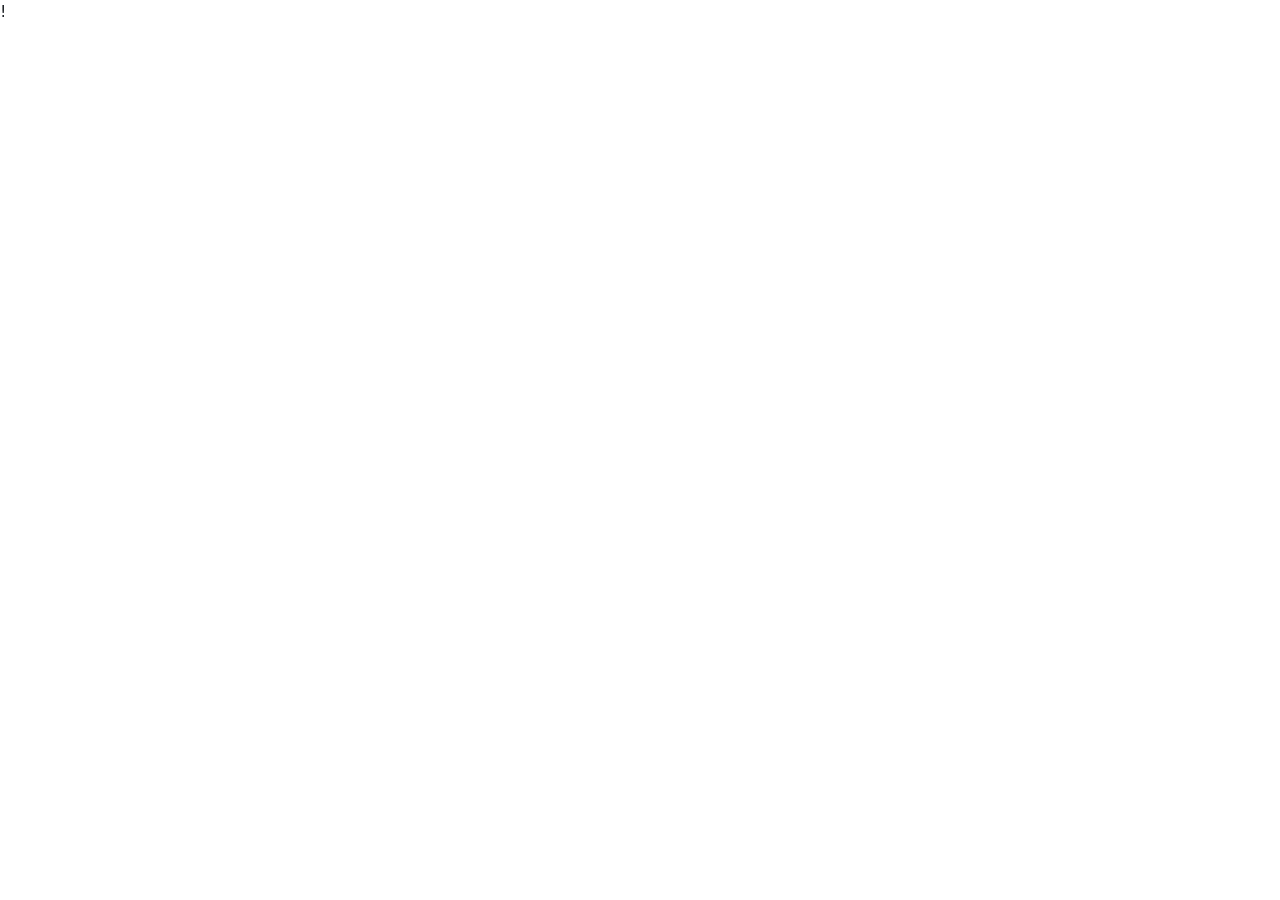
==== index.html @ efd98b35 "Initial commit" ====
!<!doctype html>
<html lang="en">
    <head>
        <title>Title</title>
        <!-- Required meta tags -->
        <meta charset="utf-8" />
        <meta
            name="viewport"
            content="width=device-width, initial-scale=1, shrink-to-fit=no"
        />

        <!-- Bootstrap CSS v5.2.1 -->
        <link
            href="https://cdn.jsdelivr.net/npm/bootstrap@5.3.2/dist/css/bootstrap.min.css"
            rel="stylesheet"
            integrity="sha384-T3c6CoIi6uLrA9TneNEoa7RxnatzjcDSCmG1MXxSR1GAsXEV/Dwwykc2MPK8M2HN"
            crossorigin="anonymous"
        />
    </head>

    <body>
        <header>
            <!-- place navbar here -->
        </header>
        <main></main>
        <footer>
            <!-- place footer here -->
        </footer>
        <!-- Bootstrap JavaScript Libraries -->
        <script
            src="https://cdn.jsdelivr.net/npm/@popperjs/core@2.11.8/dist/umd/popper.min.js"
            integrity="sha384-I7E8VVD/ismYTF4hNIPjVp/Zjvgyol6VFvRkX/vR+Vc4jQkC+hVqc2pM8ODewa9r"
            crossorigin="anonymous"
        ></script>

        <script
            src="https://cdn.jsdelivr.net/npm/bootstrap@5.3.2/dist/js/bootstrap.min.js"
            integrity="sha384-BBtl+eGJRgqQAUMxJ7pMwbEyER4l1g+O15P+16Ep7Q9Q+zqX6gSbd85u4mG4QzX+"
            crossorigin="anonymous"
        ></script>
    </body>
</html>
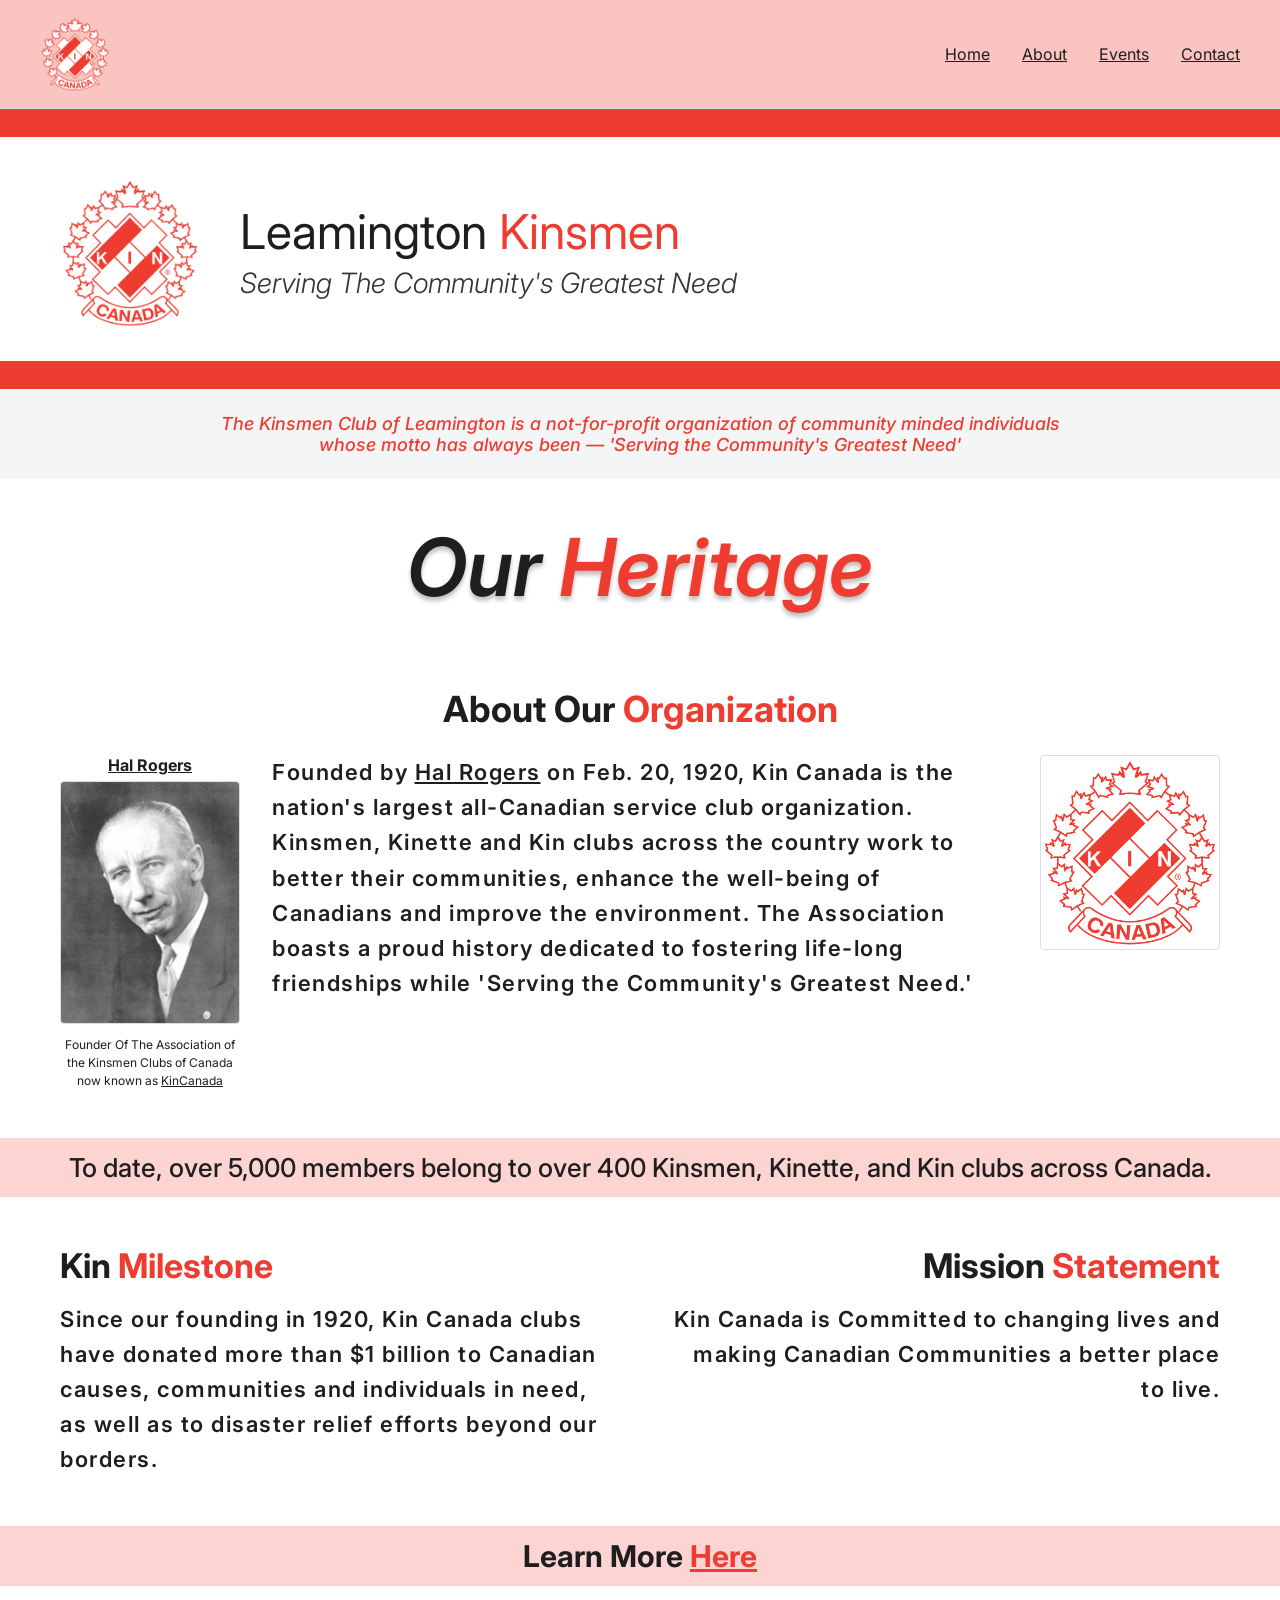
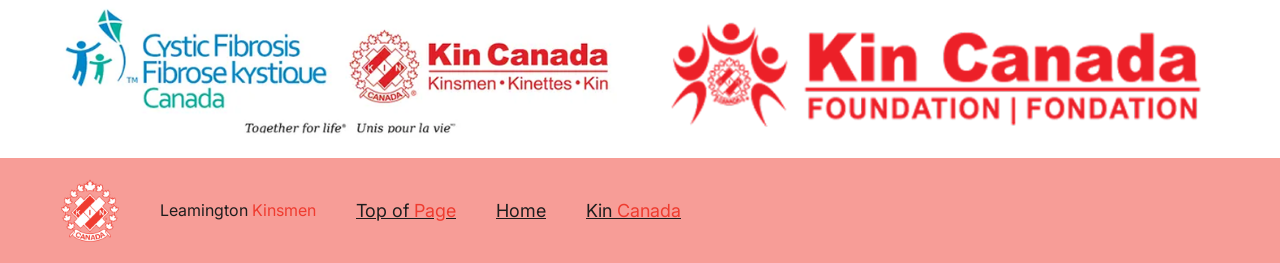
==== commit a9d4eb7e: "Page html - css uploaded" ====
--- a/index.html
+++ b/index.html
@@ -1,42 +1,106 @@
-!<!doctype html>
+<!DOCTYPE html>
 <html lang="en">
-    <head>
-        <title>Title</title>
-        <!-- Required meta tags -->
-        <meta charset="utf-8" />
-        <meta
-            name="viewport"
-            content="width=device-width, initial-scale=1, shrink-to-fit=no"
-        />
+<head>
+  <meta charset="UTF-8" />
+  <meta name="viewport" content="width=device-width, initial-scale=1.0" />
+  <title>Leamington Kinsmen</title>
+  <link href="https://fonts.googleapis.com/css2?family=Inter:wght@300;400;500;600;700&display=swap" rel="stylesheet" />
+  <link rel="stylesheet" href="css/style.css" />
+</head>
+<body>
 
-        <!-- Bootstrap CSS v5.2.1 -->
-        <link
-            href="https://cdn.jsdelivr.net/npm/bootstrap@5.3.2/dist/css/bootstrap.min.css"
-            rel="stylesheet"
-            integrity="sha384-T3c6CoIi6uLrA9TneNEoa7RxnatzjcDSCmG1MXxSR1GAsXEV/Dwwykc2MPK8M2HN"
-            crossorigin="anonymous"
-        />
-    </head>
+  <!-- navbar -->
+  <nav>
+    <img class="nav-logo" src="assets/Kin_Canada_Logo.svg.png" alt="Leamington Kinsmen logo" />
+    <div class="nav-links">
+      <a href="#">Home</a>
+      <a href="#">About</a>
+      <a href="#">Events</a>
+      <a href="#">Contact</a>
+    </div>
+  </nav>
 
-    <body>
-        <header>
-            <!-- place navbar here -->
-        </header>
-        <main></main>
-        <footer>
-            <!-- place footer here -->
-        </footer>
-        <!-- Bootstrap JavaScript Libraries -->
-        <script
-            src="https://cdn.jsdelivr.net/npm/@popperjs/core@2.11.8/dist/umd/popper.min.js"
-            integrity="sha384-I7E8VVD/ismYTF4hNIPjVp/Zjvgyol6VFvRkX/vR+Vc4jQkC+hVqc2pM8ODewa9r"
-            crossorigin="anonymous"
-        ></script>
+  <!-- top stripe -->
+  <div class="stripe"></div>
 
-        <script
-            src="https://cdn.jsdelivr.net/npm/bootstrap@5.3.2/dist/js/bootstrap.min.js"
-            integrity="sha384-BBtl+eGJRgqQAUMxJ7pMwbEyER4l1g+O15P+16Ep7Q9Q+zqX6gSbd85u4mG4QzX+"
-            crossorigin="anonymous"
-        ></script>
-    </body>
-</html>
+  <!-- banner  -->
+  <header class="banner">
+    <img src="assets/Kin_Canada_Logo.svg.png" alt="Kinsmen crest" />
+    <div class="banner-text">
+      <h1>Leamington <span>Kinsmen</span></h1>
+      <p>Serving The Community's Greatest Need</p>
+    </div>
+  </header>
+
+  <!-- bottoom stripe  -->
+  <div class="stripe"></div>
+
+  <!-- quote tag -->
+  <div class="quote">
+    <p>The Kinsmen Club of Leamington is a not-for-profit organization of community minded individuals whose motto has always been — 'Serving the Community's Greatest Need'</p>
+  </div>
+
+  <!-- OUR HERTAGE -->
+  <div class="heritage-blob">
+    <h2>Our <span>Heritage</span></h2>
+  </div>
+
+  <!-- about -->
+  <section class="about">
+    <h2>About Our <span>Organization</span></h2>
+    <div class="about-grid">
+      <div class="founder">
+        <div class="founder-name">Hal Rogers</div>
+        <img src="assets/image 1.png" alt="Hal Rogers, founder of Kin Canada" />
+        <p>Founder Of The Association of the Kinsmen Clubs of Canada now known as <a href="#">KinCanada</a></p>
+      </div>
+      <div class="about-body">
+        Founded by <a href="#">Hal Rogers</a> on Feb. 20, 1920, Kin Canada is the nation's largest all-Canadian service club organization. Kinsmen, Kinette and Kin clubs across the country work to better their communities, enhance the well-being of Canadians and improve the environment. The Association boasts a proud history dedicated to fostering life-long friendships while 'Serving the Community's Greatest Need.'
+      </div>
+      <div>
+        <img class="crest-img" src="assets/Kin_Canada_Logo.svg.png" alt="Kinsmen crest" />
+      </div>
+    </div>
+  </section>
+
+  <!-- member band blob -->
+  <div class="member-band">
+    To date, over 5,000 members belong to over 400 Kinsmen, Kinette, and Kin clubs across Canada.
+  </div>
+
+  <!-- milestone / mission  -->
+  <section class="highlights">
+    <div class="block">
+      <h3>Kin <span>Milestone</span></h3>
+      <p>Since our founding in 1920, Kin Canada clubs have donated more than $1 billion to Canadian causes, communities and individuals in need, as well as to disaster relief efforts beyond our borders.</p>
+    </div>
+    <div class="block mission">
+      <h3>Mission <span>Statement</span></h3>
+      <p>Kin Canada is Committed to changing lives and making Canadian Communities a better place to live.</p>
+    </div>
+  </section>
+
+  <!-- learn band-->
+  <div class="learn-band">
+    Learn More <a href="#">Here</a>
+  </div>
+
+  <!-- sponsor imgs -->
+  <div class="sponsors">
+    <img src="assets/image 7.png" alt="Sponsor logo" />
+    <img src="assets/image 8.png" alt="Sponsor logo" />
+  </div>
+
+  <!-- footer -->
+  <footer>
+    <img src="assets/Kin_Canada_Logo.svg.png" alt="Leamington Kinsmen logo" />
+    <div class="brand">Leamington <span>Kinsmen</span></div>
+    <div class="footer-links">
+      <a href="#">Top of <span>Page</span></a>
+      <a href="#">Home</a>
+      <a href="#">Kin <span>Canada</span></a>
+    </div>
+  </footer>
+
+</body>
+</html>
--- a/css/style.css
+++ b/css/style.css
@@ -0,0 +1,258 @@
+*, *::before, *::after { box-sizing: border-box; margin: 0; padding: 0; }
+
+:root {
+  --red: #EF3C30;
+  --red-light: rgba(239, 60, 48, 0.22);
+  --red-mid: rgba(239, 60, 48, 0.30);
+  --red-strong: rgba(239, 60, 48, 0.50);
+}
+
+body {
+  font-family: 'Inter', sans-serif;
+  color: #1E1E1E;
+  background: #fff;
+}
+
+a { color: inherit; }
+
+/* nav */
+nav {
+  background: var(--red-mid);
+  border-bottom: 1px solid #D9D9D9;
+  padding: 16px 40px;
+  display: flex;
+  align-items: center;
+  gap: 24px;
+}
+
+nav img.nav-logo {
+  width: 70px;
+  height: auto;
+}
+
+nav .nav-links {
+  margin-left: auto;
+  display: flex;
+  gap: 32px;
+  font-size: 16px;
+}
+
+nav .nav-links a:hover { color: var(--red); }
+
+/* stripes */
+.stripe { height: 28px; background: var(--red); }
+
+/* banner  */
+header.banner {
+  padding: 40px 60px 32px;
+  display: flex;
+  align-items: center;
+  gap: 40px;
+  background: #fff;
+}
+
+header.banner img {
+  width: 140px;
+  height: auto;
+  flex-shrink: 0;
+}
+
+header.banner .banner-text h1 {
+  font-size: 48px;
+  font-weight: 400;
+  line-height: 1.1;
+}
+
+header.banner .banner-text h1 span { color: var(--red); }
+
+header.banner .banner-text p {
+  font-size: 28px;
+  font-weight: 300;
+  font-style: italic;
+  color: #333;
+  margin-top: 8px;
+}
+
+/* quote */
+.quote {
+  background: rgba(243, 244, 246, 0.88);
+  padding: 24px 60px;
+  text-align: center;
+}
+
+.quote p {
+  font-size: 18px;
+  font-style: italic;
+  font-weight: 500;
+  color: var(--red);
+  max-width: 900px;
+  margin: 0 auto;
+}
+
+/* heritge  */
+.heritage-blob {
+  text-align: center;
+  padding: 48px 60px 32px;
+}
+
+.heritage-blob h2 {
+  font-size: 80px;
+  font-style: italic;
+  font-weight: 600;
+  line-height: 1;
+  text-shadow: 0px 4px 4px rgba(0,0,0,0.25);
+}
+
+.heritage-blob h2 span { color: var(--red); }
+
+/* about */
+section.about {
+  padding: 48px 60px;
+}
+
+.about h2 {
+  font-size: 36px;
+  font-weight: 700;
+  margin-bottom: 24px;
+  text-align: center;
+}
+
+.about h2 span { color: var(--red); }
+
+.about-grid {
+  display: grid;
+  grid-template-columns: 180px 1fr 180px;
+  gap: 32px;
+  align-items: start;
+}
+
+.about-grid .founder {
+  text-align: center;
+}
+
+.about-grid .founder img {
+  width: 100%;
+  height: auto;
+  border: 1px solid #ddd;
+  border-radius: 4px;
+}
+
+.about-grid .founder p {
+  font-size: 12px;
+  margin-top: 8px;
+  line-height: 1.5;
+}
+
+.about-grid .founder p a { text-decoration: underline; }
+
+.about-grid .founder .founder-name {
+  font-size: 16px;
+  font-weight: 700;
+  text-decoration: underline;
+  margin-bottom: 6px;
+}
+
+.about-body {
+  font-size: 22px;
+  font-weight: 600;
+  letter-spacing: 1.5px;
+  line-height: 1.6;
+}
+
+.about-body a { text-decoration: underline; }
+
+.about-grid .crest-img {
+  width: 100%;
+  border: 1px solid #ddd;
+  border-radius: 4px;
+}
+
+/* members */
+.member-band {
+  background: var(--red-light);
+  padding: 14px 60px;
+  text-align: center;
+  font-size: 26px;
+  font-weight: 500;
+}
+
+/* milestone / mission */
+section.highlights {
+  padding: 48px 60px;
+  display: grid;
+  grid-template-columns: 1fr 1fr;
+  gap: 48px;
+}
+
+.highlights .block h3 {
+  font-size: 34px;
+  font-weight: 700;
+  margin-bottom: 16px;
+}
+
+.highlights .block h3 span { color: var(--red); }
+
+.highlights .block p {
+  font-size: 22px;
+  font-weight: 600;
+  letter-spacing: 1.5px;
+  line-height: 1.6;
+}
+
+.highlights .mission { text-align: right; }
+
+/* leaarn more */
+.learn-band {
+  background: var(--red-light);
+  padding: 12px 60px;
+  text-align: center;
+  font-size: 30px;
+  font-weight: 700;
+}
+
+.learn-band a {
+  color: var(--red);
+  text-decoration: underline;
+}
+
+/* sponsors */
+.sponsors {
+  display: flex;
+  gap: 16px;
+  padding: 16px 60px;
+  justify-content: space-between;
+}
+
+.sponsors img {
+  max-width: 48%;
+  height: auto;
+}
+
+/* footer */
+footer {
+  background: var(--red-strong);
+  padding: 20px 60px;
+  display: flex;
+  align-items: center;
+  gap: 40px;
+  font-size: 16px;
+}
+
+footer img { width: 60px; height: auto; }
+
+footer .footer-links {
+  display: flex;
+  gap: 40px;
+  align-items: center;
+  flex-wrap: wrap;
+}
+
+footer .footer-links a { font-size: 18px; }
+footer .footer-links a span { color: var(--red); }
+
+footer .brand {
+  font-size: 16px;
+  line-height: 1.4;
+}
+
+footer .brand span { color: var(--red); }
